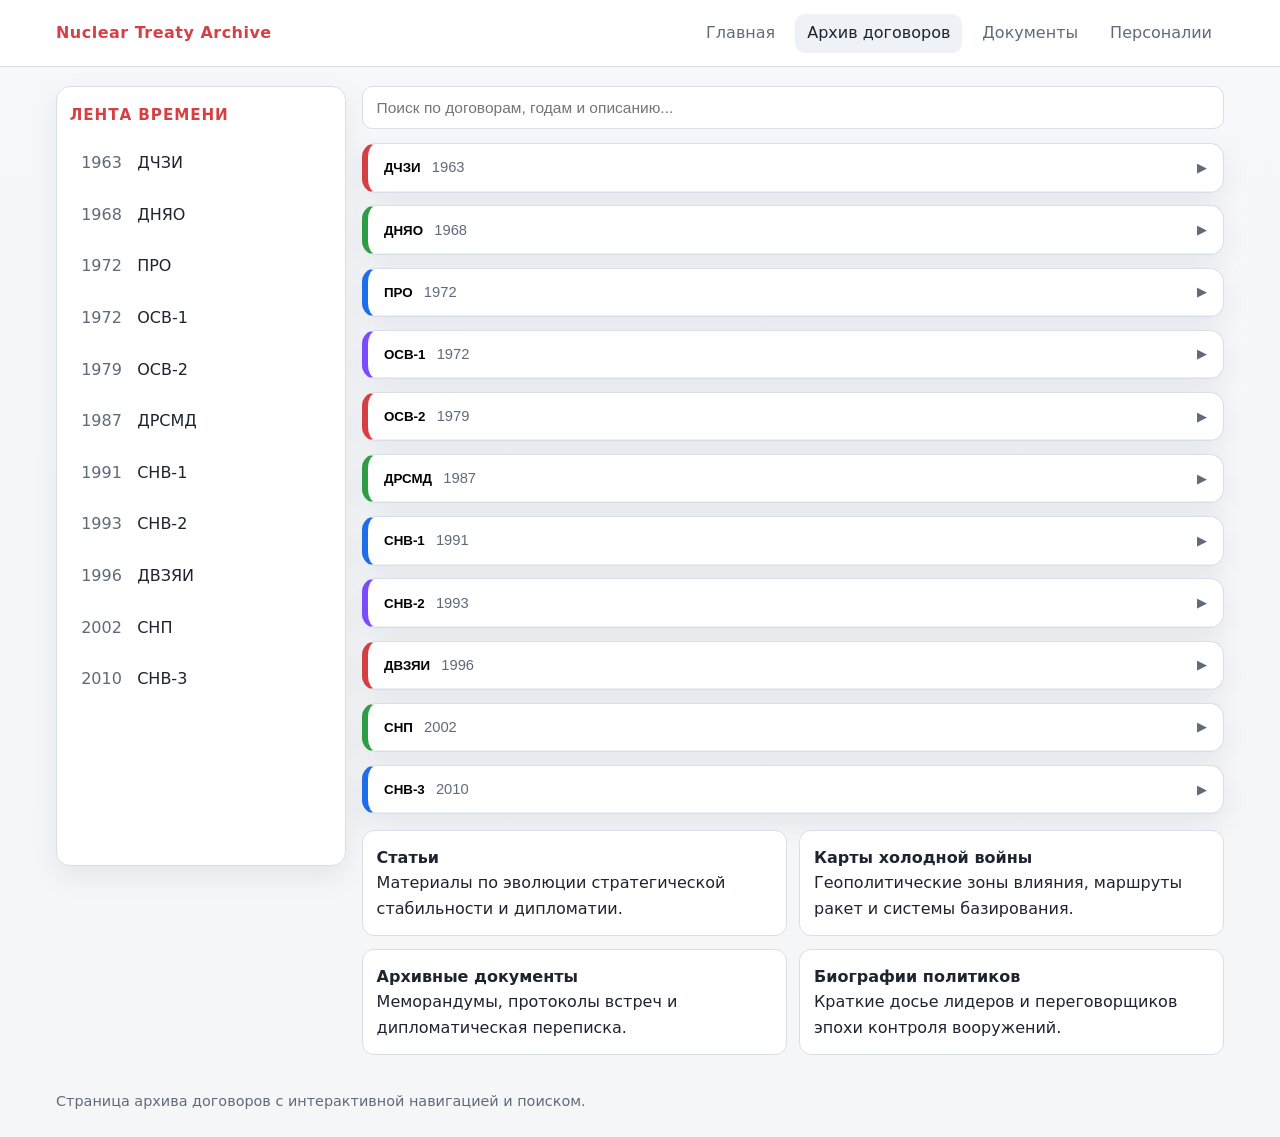
==== archive.html @ d3dc43e5 "Обновить структуру ссылок и контент многостраничного архива" ====
<!DOCTYPE html>
<html lang="ru">
<head>
  <meta charset="UTF-8" />
  <meta name="viewport" content="width=device-width, initial-scale=1.0" />
  <title>Архив ядерных договоров — Лента</title>
  <link rel="stylesheet" href="assets/styles.css" />
</head>
<body>
  <header class="site-header">
    <div class="header-inner">
      <a class="brand" href="index.html">Nuclear Treaty Archive</a>
      <nav class="top-nav" aria-label="Основная навигация">
        <a href="index.html">Главная</a>
        <a class="active" href="archive.html">Архив договоров</a>
        <a href="documents.html">Документы</a>
        <a href="people.html">Персоналии</a>
      </nav>
    </div>
  </header>

  <main class="container layout-archive">
    <aside class="timeline-pane" aria-label="Лента времени">
      <h1 class="timeline-title">Лента времени</h1>
      <nav>
        <ul class="timeline">
          <li><a href="#t1963"><span class="year">1963</span><span>ДЧЗИ</span></a></li>
          <li><a href="#t1968"><span class="year">1968</span><span>ДНЯО</span></a></li>
          <li><a href="#t1972-abm"><span class="year">1972</span><span>ПРО</span></a></li>
          <li><a href="#t1972-salt1"><span class="year">1972</span><span>ОСВ-1</span></a></li>
          <li><a href="#t1979"><span class="year">1979</span><span>ОСВ-2</span></a></li>
          <li><a href="#t1987"><span class="year">1987</span><span>ДРСМД</span></a></li>
          <li><a href="#t1991"><span class="year">1991</span><span>СНВ-1</span></a></li>
          <li><a href="#t1993"><span class="year">1993</span><span>СНВ-2</span></a></li>
          <li><a href="#t1996"><span class="year">1996</span><span>ДВЗЯИ</span></a></li>
          <li><a href="#t2002"><span class="year">2002</span><span>СНП</span></a></li>
          <li><a href="#t2010"><span class="year">2010</span><span>СНВ-3</span></a></li>
        </ul>
      </nav>
    </aside>

    <section>
      <div class="search-wrap" aria-label="Поиск по архиву">
        <input id="searchInput" type="search" placeholder="Поиск по договорам, годам и описанию..." />
      </div>

      <section class="accordion" id="archive" aria-label="Архив договоров">
        <article class="treaty-card" id="t1963" data-color="red" data-search="1963 дчзи договор о запрещении испытаний">
          <button class="accordion-toggle" aria-expanded="false"><span class="meta"><strong>ДЧЗИ</strong><span class="year">1963</span></span><span class="arrow">▶</span></button>
          <div class="accordion-content"><div class="content-inner">После переговоров между <a href="people.html#kennedy" class="person">Джоном Кеннеди</a> и <a href="people.html#khrushchev" class="person">Никитой Хрущёвым</a> был подписан договор о запрещении испытаний ядерного оружия в атмосфере, космосе и под водой. Полный текст: <a href="documents.html" class="treaty-text">ДЧЗИ</a>. Историческое значение: <a href="documents.html" class="treaty-history">снижение глобальной эскалации</a>.</div></div>
        </article>

        <article class="treaty-card" id="t1968" data-color="green" data-search="1968 дняо нераспространение ядерного оружия">
          <button class="accordion-toggle" aria-expanded="false"><span class="meta"><strong>ДНЯО</strong><span class="year">1968</span></span><span class="arrow">▶</span></button>
          <div class="accordion-content"><div class="content-inner">Договор о нераспространении закрепил международную архитектуру контроля. В дискуссиях участвовали <a href="people.html" class="person">Андрей Громыко</a> и <a href="people.html" class="person">Уильям Фостер</a>. Полный текст: <a href="documents.html" class="treaty-text">ДНЯО</a>. Контекст: <a href="documents.html" class="treaty-history">период разрядки</a>.</div></div>
        </article>

        <article class="treaty-card" id="t1972-abm" data-color="blue" data-search="1972 про противоракетной обороне">
          <button class="accordion-toggle" aria-expanded="false"><span class="meta"><strong>ПРО</strong><span class="year">1972</span></span><span class="arrow">▶</span></button>
          <div class="accordion-content"><div class="content-inner">Соглашение по ПРО ограничивало национальные системы противоракетной обороны. Подписали <a href="people.html" class="person">Ричард Никсон</a> и <a href="people.html" class="person">Леонид Брежнев</a>. Полный текст: <a href="documents.html" class="treaty-text">Договор по ПРО</a>. История: <a href="documents.html" class="treaty-history">московские переговоры 1972 года</a>.</div></div>
        </article>

        <article class="treaty-card" id="t1972-salt1" data-color="purple" data-search="1972 осв-1 ограничение стратегических вооружений">
          <button class="accordion-toggle" aria-expanded="false"><span class="meta"><strong>ОСВ-1</strong><span class="year">1972</span></span><span class="arrow">▶</span></button>
          <div class="accordion-content"><div class="content-inner">ОСВ-1 стал первым масштабным шагом к ограничению стратегических наступательных вооружений. Ключевые фигуры: <a href="people.html" class="person">Генри Киссинджер</a> и <a href="people.html" class="person">Анатолий Добрынин</a>. Полный текст: <a href="documents.html" class="treaty-text">Временное соглашение ОСВ-1</a>. Историческое упоминание: <a href="documents.html" class="treaty-history">начало стратегического диалога</a>.</div></div>
        </article>

        <article class="treaty-card" id="t1979" data-color="red" data-search="1979 осв-2 вена">
          <button class="accordion-toggle" aria-expanded="false"><span class="meta"><strong>ОСВ-2</strong><span class="year">1979</span></span><span class="arrow">▶</span></button>
          <div class="accordion-content"><div class="content-inner">ОСВ-2 зафиксировал количественные лимиты на носители и боезаряды. Подписанты: <a href="people.html" class="person">Джимми Картер</a> и <a href="people.html" class="person">Леонид Брежнев</a>. Полный текст: <a href="documents.html" class="treaty-text">ОСВ-2</a>. История: <a href="documents.html" class="treaty-history">Венский саммит</a>.</div></div>
        </article>

        <article class="treaty-card" id="t1987" data-color="green" data-search="1987 дрсмд ракеты средней и меньшей дальности">
          <button class="accordion-toggle" aria-expanded="false"><span class="meta"><strong>ДРСМД</strong><span class="year">1987</span></span><span class="arrow">▶</span></button>
          <div class="accordion-content"><div class="content-inner">ДРСМД впервые полностью ликвидировал целый класс ракет. Центральные фигуры: <a href="people.html#reagan" class="person">Рональд Рейган</a> и <a href="people.html#gorbachev" class="person">Михаил Горбачёв</a>. Полный текст: <a href="documents.html" class="treaty-text">ДРСМД</a>. Исторический контекст: <a href="documents.html" class="treaty-history">поздняя разрядка</a>.</div></div>
        </article>

        <article class="treaty-card" id="t1991" data-color="blue" data-search="1991 снв-1 сокращение стратегических вооружений">
          <button class="accordion-toggle" aria-expanded="false"><span class="meta"><strong>СНВ-1</strong><span class="year">1991</span></span><span class="arrow">▶</span></button>
          <div class="accordion-content"><div class="content-inner">СНВ-1 ввёл детальные процедуры инспекций и проверки сокращений. Подписали <a href="people.html#bush-sr" class="person">Джордж Буш-старший</a> и <a href="people.html#gorbachev" class="person">Михаил Горбачёв</a>. Полный текст: <a href="documents.html" class="treaty-text">СНВ-1</a>. Историческое упоминание: <a href="documents.html" class="treaty-history">переходный период после холодной войны</a>.</div></div>
        </article>

        <article class="treaty-card" id="t1993" data-color="purple" data-search="1993 снв-2">
          <button class="accordion-toggle" aria-expanded="false"><span class="meta"><strong>СНВ-2</strong><span class="year">1993</span></span><span class="arrow">▶</span></button>
          <div class="accordion-content"><div class="content-inner">СНВ-2 продолжил сокращение стратегических наступательных систем. Центральные политики: <a href="people.html" class="person">Борис Ельцин</a> и <a href="people.html#bush-sr" class="person">Джордж Буш-старший</a>. Полный текст: <a href="documents.html" class="treaty-text">СНВ-2</a>. Исторический контекст: <a href="documents.html" class="treaty-history">сложная ратификация в 1990-е</a>.</div></div>
        </article>

        <article class="treaty-card" id="t1996" data-color="red" data-search="1996 двзяи всеобъемлющий запрет испытаний">
          <button class="accordion-toggle" aria-expanded="false"><span class="meta"><strong>ДВЗЯИ</strong><span class="year">1996</span></span><span class="arrow">▶</span></button>
          <div class="accordion-content"><div class="content-inner">ДВЗЯИ запретил ядерные испытания во всех средах и усилил режим международного мониторинга. Участники: <a href="people.html" class="person">Бутрос Бутрос-Гали</a> и <a href="people.html" class="person">делегации ООН</a>. Полный текст: <a href="documents.html" class="treaty-text">ДВЗЯИ</a>. История: <a href="documents.html" class="treaty-history">резолюция Генассамблеи</a>.</div></div>
        </article>

        <article class="treaty-card" id="t2002" data-color="green" data-search="2002 снп московский договор">
          <button class="accordion-toggle" aria-expanded="false"><span class="meta"><strong>СНП</strong><span class="year">2002</span></span><span class="arrow">▶</span></button>
          <div class="accordion-content"><div class="content-inner">СНП (Московский договор) зафиксировал новые уровни сокращения развёрнутых боезарядов. Подписан <a href="people.html" class="person">Владимиром Путиным</a> и <a href="people.html" class="person">Джорджем Бушем-младшим</a>. Полный текст: <a href="documents.html" class="treaty-text">СНП</a>. История: <a href="documents.html" class="treaty-history">новый этап отношений после 2001 года</a>.</div></div>
        </article>

        <article class="treaty-card" id="t2010" data-color="blue" data-search="2010 снв-3 прага">
          <button class="accordion-toggle" aria-expanded="false"><span class="meta"><strong>СНВ-3</strong><span class="year">2010</span></span><span class="arrow">▶</span></button>
          <div class="accordion-content"><div class="content-inner">СНВ-3 обновил систему ограничений и проверок стратегических вооружений XXI века. Подписанты: <a href="people.html#obama" class="person">Барак Обама</a> и <a href="people.html" class="person">Дмитрий Медведев</a>. Полный текст: <a href="documents.html" class="treaty-text">Новый СНВ</a>. История: <a href="documents.html" class="treaty-history">Пражский саммит</a>.</div></div>
        </article>
      </section>

      <section class="extras-grid" aria-label="Дополнительный контент">
        <article><strong>Статьи</strong><br />Материалы по эволюции стратегической стабильности и дипломатии.</article>
        <article><strong>Карты холодной войны</strong><br />Геополитические зоны влияния, маршруты ракет и системы базирования.</article>
        <article><strong>Архивные документы</strong><br />Меморандумы, протоколы встреч и дипломатическая переписка.</article>
        <article><strong>Биографии политиков</strong><br />Краткие досье лидеров и переговорщиков эпохи контроля вооружений.</article>
      </section>
    </section>
  </main>

  <footer>Страница архива договоров с интерактивной навигацией и поиском.</footer>
  <script src="assets/app.js"></script>
</body>
</html>
---- assets/styles.css ----
:root {
  --bg: #f4f6f8;
  --bg-soft: #ffffff;
  --surface: #ffffff;
  --text: #1d2430;
  --muted: #5f6b7b;
  --line: #d9dee7;
  --accent: #d64045;
  --accent-soft: #ffe9ea;
  --green: #2f9e44;
  --green-soft: #e8f7ec;
  --blue: #1f6feb;
  --blue-soft: #e9f1ff;
  --purple: #7c4dff;
  --purple-soft: #f0eaff;
  --card-shadow: 0 10px 30px rgba(19, 35, 64, 0.08);
  --radius: 14px;
  --transition: 0.3s ease;
}

* { box-sizing: border-box; }

html, body { margin: 0; padding: 0; }

body {
  font-family: "Inter", "Segoe UI", system-ui, -apple-system, sans-serif;
  background: linear-gradient(180deg, #f7f8fb 0%, var(--bg) 100%);
  color: var(--text);
  line-height: 1.6;
}

a { color: inherit; }

.site-header {
  position: sticky;
  top: 0;
  z-index: 10;
  background: rgba(255, 255, 255, 0.92);
  backdrop-filter: blur(8px);
  border-bottom: 1px solid var(--line);
}

.header-inner {
  max-width: 1200px;
  margin: 0 auto;
  padding: 0.85rem 1rem;
  display: flex;
  justify-content: space-between;
  align-items: center;
  gap: 1rem;
}

.brand {
  font-weight: 700;
  color: var(--accent);
  letter-spacing: 0.03em;
  text-decoration: none;
}

.top-nav {
  display: flex;
  gap: 0.5rem;
  flex-wrap: wrap;
}

.top-nav a {
  text-decoration: none;
  color: var(--muted);
  padding: 0.42rem 0.75rem;
  border-radius: 10px;
  transition: background-color var(--transition), color var(--transition);
}

.top-nav a.active,
.top-nav a:hover,
.top-nav a:focus-visible {
  color: var(--text);
  background: #eef2f7;
  outline: none;
}

.container {
  max-width: 1200px;
  margin: 0 auto;
  padding: 1.2rem 1rem 2.2rem;
}

.hero {
  display: grid;
  grid-template-columns: 1.2fr 1fr;
  gap: 1rem;
}

.panel {
  background: var(--surface);
  border: 1px solid var(--line);
  border-radius: var(--radius);
  box-shadow: var(--card-shadow);
  padding: 1.2rem;
}

.hero h1 { margin: 0 0 0.6rem; font-size: clamp(1.5rem, 2.5vw, 2.3rem); }
.hero p { margin: 0; color: var(--muted); }

.quick-links {
  display: grid;
  gap: 0.65rem;
  margin-top: 0.9rem;
}

.quick-links a {
  text-decoration: none;
  display: inline-flex;
  align-items: center;
  justify-content: space-between;
  border: 1px solid var(--line);
  border-radius: 10px;
  padding: 0.6rem 0.75rem;
  transition: transform var(--transition), border-color var(--transition);
}

.quick-links a:hover { transform: translateX(3px); border-color: #c3cedd; }

.stats { display: grid; gap: 0.7rem; }
.stats .item {
  border-radius: 10px;
  padding: 0.75rem;
  border: 1px solid var(--line);
  background: #fbfcfe;
}

.layout-archive {
  display: grid;
  grid-template-columns: 290px 1fr;
  gap: 1rem;
}

aside.timeline-pane {
  background: var(--surface);
  border: 1px solid var(--line);
  border-radius: var(--radius);
  box-shadow: var(--card-shadow);
  padding: 1rem 0.8rem;
  max-height: calc(100vh - 120px);
  overflow-y: auto;
  position: sticky;
  top: 76px;
}

.timeline-title {
  margin: 0 0 0.8rem;
  color: var(--accent);
  font-size: 0.95rem;
  text-transform: uppercase;
  letter-spacing: 0.06em;
}

.timeline { list-style: none; margin: 0; padding: 0; display: grid; gap: 0.4rem; }
.timeline a {
  text-decoration: none;
  display: flex;
  gap: 0.5rem;
  padding: 0.55rem 0.65rem;
  border-radius: 10px;
  border: 1px solid transparent;
  transition: transform var(--transition), background-color var(--transition), border-color var(--transition);
}
.timeline a .year { color: var(--muted); min-width: 3rem; }
.timeline a:hover,
.timeline a:focus-visible {
  background: #f2f5fa;
  border-color: #d4dce8;
  transform: translateX(3px);
  outline: none;
}

.search-wrap { margin-bottom: 0.9rem; }
.search-wrap input {
  width: 100%;
  border: 1px solid var(--line);
  border-radius: 10px;
  padding: 0.7rem 0.85rem;
  font-size: 0.97rem;
}
.search-wrap input:focus { outline: none; border-color: #b7c4d9; }

.accordion { display: grid; gap: 0.8rem; }
.treaty-card {
  background: var(--surface);
  border-radius: var(--radius);
  border: 1px solid var(--line);
  border-left: 6px solid var(--accent);
  box-shadow: var(--card-shadow);
  overflow: hidden;
  transition: transform var(--transition), box-shadow var(--transition);
}

.treaty-card:hover { transform: translateY(-2px); }
.treaty-card[data-color="green"] { border-left-color: var(--green); }
.treaty-card[data-color="blue"] { border-left-color: var(--blue); }
.treaty-card[data-color="purple"] { border-left-color: var(--purple); }

.accordion-toggle {
  background: transparent;
  border: none;
  width: 100%;
  text-align: left;
  padding: 0.95rem 1rem;
  display: flex;
  justify-content: space-between;
  align-items: center;
  cursor: pointer;
}

.meta { display: flex; gap: 0.7rem; align-items: baseline; }
.meta .year { color: var(--muted); font-size: 0.92rem; }
.arrow { color: var(--muted); transition: transform var(--transition), color var(--transition); }
.treaty-card.active .arrow { transform: rotate(90deg); color: var(--accent); }

.accordion-content {
  max-height: 0;
  overflow: hidden;
  border-top: 1px solid #edf1f6;
  transition: max-height 0.35s ease;
}
.content-inner { padding: 0.9rem 1rem 1rem; color: #2a3442; }

.person { color: #ba8b00; }
.treaty-text { color: var(--green); }
.treaty-history { color: var(--blue); }
.person, .treaty-text, .treaty-history {
  font-weight: 600;
  text-decoration: underline;
  text-underline-offset: 2px;
}

.extras-grid {
  margin-top: 1rem;
  display: grid;
  grid-template-columns: repeat(2, minmax(0, 1fr));
  gap: 0.8rem;
}
.extras-grid article { background: var(--surface); border: 1px solid var(--line); border-radius: 12px; padding: 0.85rem; }

section.block-spaced { margin-top: 1rem; }
.cards-3 { display: grid; grid-template-columns: repeat(3, minmax(0, 1fr)); gap: 0.8rem; }
.hidden { display: none; }

footer {
  max-width: 1200px;
  margin: 0 auto;
  padding: 0 1rem 1.5rem;
  color: var(--muted);
  font-size: 0.9rem;
}

@media (max-width: 960px) {
  .hero, .cards-3, .extras-grid { grid-template-columns: 1fr; }
  .layout-archive { grid-template-columns: 1fr; }
  aside.timeline-pane { position: relative; top: 0; max-height: 240px; }
}


.content-inner a { text-decoration-thickness: 1.5px; }
.content-inner a:hover { opacity: 0.8; }
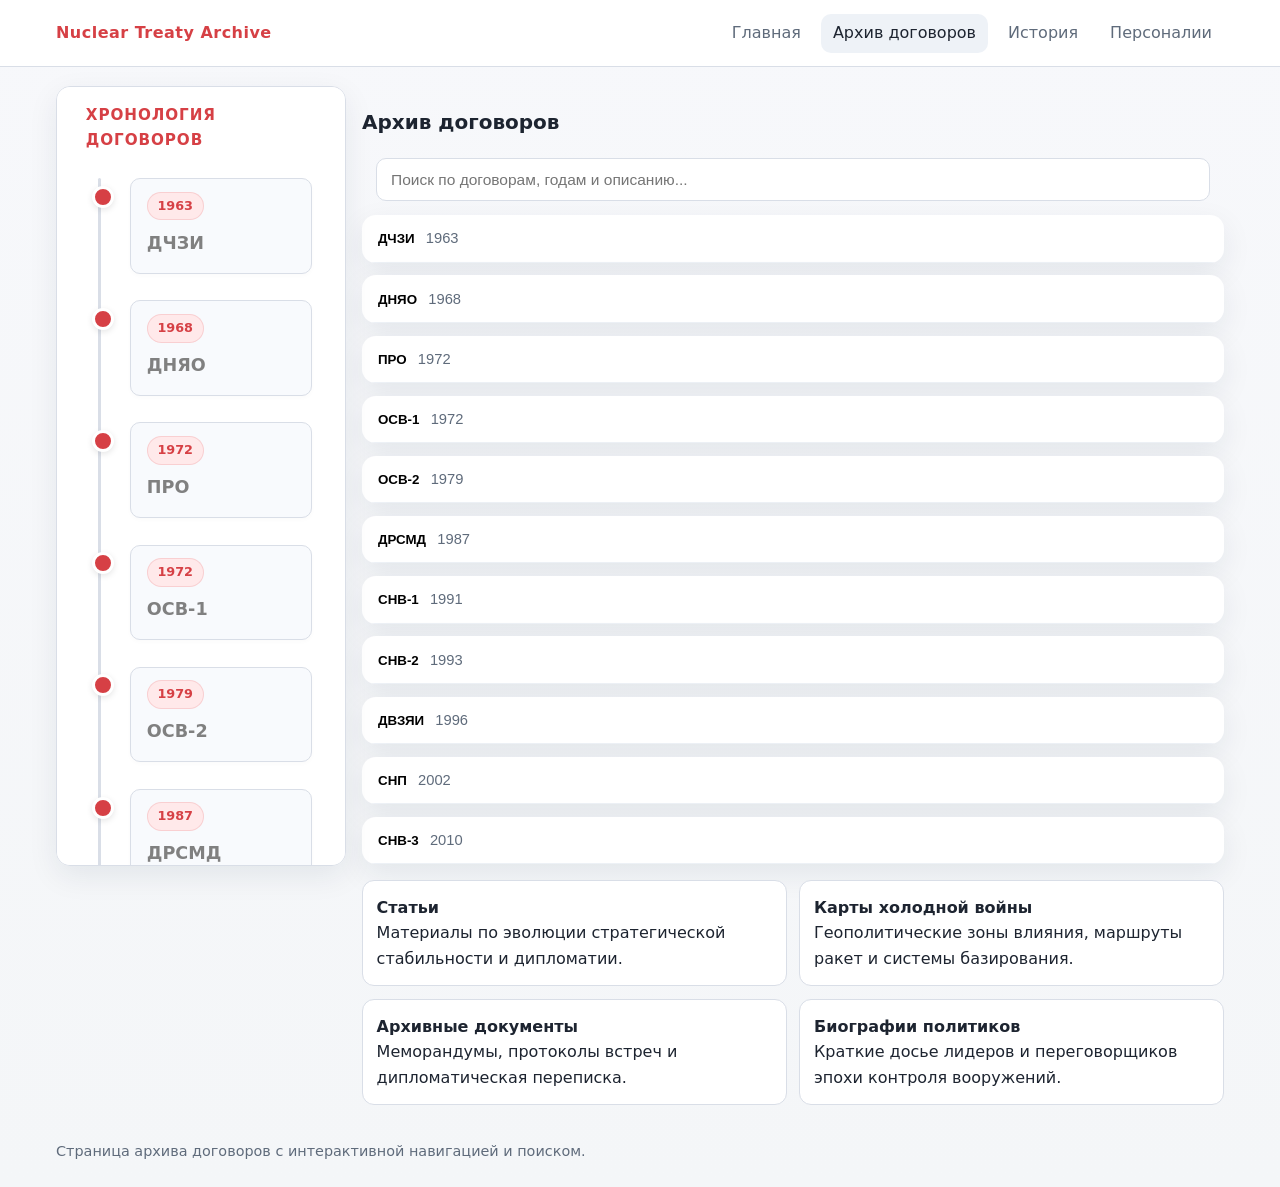
==== commit 63af4d69: "modified:   archive.html 	modified:   assets/styles.css 	modified:   documents.html 	modified:   ind" ====
--- a/archive.html
+++ b/archive.html
@@ -4,7 +4,153 @@
   <meta charset="UTF-8" />
   <meta name="viewport" content="width=device-width, initial-scale=1.0" />
   <title>Архив ядерных договоров — Лента</title>
+
+  <!-- Basic Icons -->
+  <link href="https://cdn.boxicons.com/3.0.8/fonts/basic/boxicons.min.css" rel="stylesheet">
+  <!-- Filled Icons -->
+  <link href="https://cdn.boxicons.com/3.0.8/fonts/filled/boxicons-filled.min.css" rel="stylesheet">
+  <!-- Brand Icons -->
+  <link href="https://cdn.boxicons.com/3.0.8/fonts/brands/boxicons-brands.min.css" rel="stylesheet">
   <link rel="stylesheet" href="assets/styles.css" />
+  <style>
+    /* === Стили для ленты времени (адаптация примера с CodePen) === */
+    .timeline-pane {
+      background: var(--surface);
+      border: 1px solid var(--line);
+      border-radius: var(--radius);
+      box-shadow: var(--card-shadow);
+      padding: 1rem 0.5rem;
+      max-height: calc(100vh - 120px);
+      overflow-y: auto;
+      position: sticky;
+      top: 76px;
+    }
+
+    .timeline-title {
+      margin: 0 0 1rem 0;
+      color: var(--accent);
+      font-size: 0.95rem;
+      text-transform: uppercase;
+      letter-spacing: 0.06em;
+      padding-left: 1rem;
+    }
+
+    /* вертикальная линия */
+    .timeline {
+      position: relative;
+      max-width: 100%;
+      margin: 0;
+    }
+
+    .timeline::after {
+      content: '';
+      position: absolute;
+      width: 3px;
+      background: var(--line);
+      top: 10px;
+      bottom: 10px;
+      left: 30px;
+      margin-left: -1.5px;
+      border-radius: 2px;
+    }
+
+    /* контейнер для каждого события */
+    .timeline-container {
+      padding: 10px 20px 10px 60px;
+      position: relative;
+      background: transparent;
+      width: 100%;
+    }
+
+    /* кружок-маркер на линии */
+    .timeline-container::after {
+      content: '';
+      position: absolute;
+      width: 16px;
+      height: 16px;
+      left: 22px;
+      top: 18px;
+      background: var(--accent);
+      border: 3px solid var(--surface);
+      border-radius: 50%;
+      z-index: 1;
+      transition: background 0.2s, transform 0.2s;
+      box-shadow: 0 2px 6px rgba(0,0,0,0.1);
+    }
+
+    .timeline-container:hover::after {
+      background: var(--text);
+      transform: scale(1.2);
+    }
+
+    /* карточка события */
+    .timeline-content {
+      padding: 0.8rem 1rem;
+      background: #f8fafd;
+      border: 1px solid var(--line);
+      border-radius: 10px;
+      transition: transform 0.2s, box-shadow 0.2s;
+      box-shadow: 0 2px 5px rgba(0,0,0,0.02);
+    }
+
+    .timeline-content h3 {
+      margin: 0 0 0.2rem 0;
+      font-size: 1.1rem;
+      font-weight: 700;
+      color: var(--text);
+    }
+
+    .timeline-content h3 a {
+      text-decoration: none;
+      color: inherit;
+    }
+
+    .timeline-content .year {
+      display: inline-block;
+      font-weight: 600;
+      color: var(--accent);
+      background: var(--accent-soft);
+      padding: 0.2rem 0.6rem;
+      border-radius: 20px;
+      font-size: 0.8rem;
+      margin-bottom: 0.5rem;
+      border: 1px solid rgba(214, 64, 69, 0.15);
+    }
+
+    .timeline-content p {
+      margin: 0;
+      font-size: 0.9rem;
+      color: var(--muted);
+      line-height: 1.5;
+    }
+
+    /* убираем стандартные стили для списка */
+    .timeline ul, .timeline li {
+      all: unset;
+      display: block;
+    }
+
+    /* адаптация для мобильных (левая колонка перестаёт быть sticky) */
+    @media (max-width: 960px) {
+      .timeline-pane {
+        position: relative;
+        top: 0;
+        max-height: 340px;
+        margin-bottom: 1rem;
+      }
+      .timeline::after {
+        left: 30px;
+      }
+      .timeline-container {
+        padding-left: 60px;
+      }
+    }
+
+    /* дополнительно: плавный скролл к якорям */
+    html {
+      scroll-behavior: smooth;
+    }
+  </style>
 </head>
 <body>
   <header class="site-header">
@@ -13,7 +159,7 @@
       <nav class="top-nav" aria-label="Основная навигация">
         <a href="index.html">Главная</a>
         <a class="active" href="archive.html">Архив договоров</a>
-        <a href="documents.html">Документы</a>
+        <a href="documents.html">История</a>
         <a href="people.html">Персоналии</a>
       </nav>
     </div>
@@ -21,84 +167,186 @@
 
   <main class="container layout-archive">
     <aside class="timeline-pane" aria-label="Лента времени">
-      <h1 class="timeline-title">Лента времени</h1>
-      <nav>
-        <ul class="timeline">
-          <li><a href="#t1963"><span class="year">1963</span><span>ДЧЗИ</span></a></li>
-          <li><a href="#t1968"><span class="year">1968</span><span>ДНЯО</span></a></li>
-          <li><a href="#t1972-abm"><span class="year">1972</span><span>ПРО</span></a></li>
-          <li><a href="#t1972-salt1"><span class="year">1972</span><span>ОСВ-1</span></a></li>
-          <li><a href="#t1979"><span class="year">1979</span><span>ОСВ-2</span></a></li>
-          <li><a href="#t1987"><span class="year">1987</span><span>ДРСМД</span></a></li>
-          <li><a href="#t1991"><span class="year">1991</span><span>СНВ-1</span></a></li>
-          <li><a href="#t1993"><span class="year">1993</span><span>СНВ-2</span></a></li>
-          <li><a href="#t1996"><span class="year">1996</span><span>ДВЗЯИ</span></a></li>
-          <li><a href="#t2002"><span class="year">2002</span><span>СНП</span></a></li>
-          <li><a href="#t2010"><span class="year">2010</span><span>СНВ-3</span></a></li>
-        </ul>
-      </nav>
+      <h1 class="timeline-title">Хронология договоров</h1>
+      <div class="timeline">
+
+        <div class="timeline-container">
+          <div class="timeline-content">
+            <span class="year">1963</span>
+            <h3 style="color: gray">ДЧЗИ</h3>
+            <!-- <p>Запрет ядерных испытаний в атмосфере, космосе и под водой. Подписан Кеннеди и Хрущёвым.</p> -->
+          </div>
+        </div>
+    
+        <div class="timeline-container">
+          <div class="timeline-content">
+            <span class="year">1968</span>
+            <h3 style="color: gray">ДНЯО</h3>
+            <!-- <p>Договор о нераспространении ядерного оружия — основа режима нераспространения.</p> -->
+          </div>
+        </div>
+  
+        <div class="timeline-container">
+          <div class="timeline-content">
+            <span class="year">1972</span>
+            <h3 style="color: gray">ПРО</h3>
+            <!-- <p>Ограничение систем противоракетной обороны. Подписан Брежневым и Никсоном.</p> -->
+          </div>
+        </div>
+      
+        <div class="timeline-container">
+          <div class="timeline-content">
+            <span class="year">1972</span>
+            <h3 style="color: gray">ОСВ-1</h3>
+            <!-- <p>Первое соглашение об ограничении стратегических вооружений.</p> -->
+          </div>
+        </div>
+      
+        <div class="timeline-container">
+          <div class="timeline-content">
+            <span class="year">1979</span>
+            <h3 style="color: gray">ОСВ-2</h3>
+            <!-- <p>Количественные лимиты на носители и боезаряды. Подписан в Вене.</p> -->
+          </div>
+        </div>
+      
+        <div class="timeline-container">
+          <div class="timeline-content">
+            <span class="year">1987</span>
+            <h3 style="color: gray">ДРСМД</h3>
+            <!-- <p>Ликвидация ракет средней и меньшей дальности. Рейган и Горбачёв.</p> -->
+          </div>
+        </div>
+      
+        <div class="timeline-container">
+          <div class="timeline-content">
+            <span class="year">1991</span>
+            <h3 style="color: gray">СНВ-1</h3>
+            <!-- <p>Первое масштабное сокращение СНВ с инспекциями. Буш-ст. и Горбачёв.</p> -->
+          </div>
+        </div>
+      
+        <div class="timeline-container">
+          <div class="timeline-content">
+            <span class="year">1993</span>
+            <h3 style="color: gray">СНВ-2</h3>
+            <!-- <p>Дальнейшее сокращение. Подписан Ельциным и Бушем-ст.</p> -->
+          </div>
+        </div>
+      
+        <div class="timeline-container">
+          <div class="timeline-content">
+            <span class="year">1996</span>
+            <h3 style="color: gray">ДВЗЯИ</h3>
+            <!-- <p>Всеобъемлющий запрет ядерных испытаний, создание системы мониторинга.</p> -->
+          </div>
+        </div>
+  
+        <div class="timeline-container">
+          <div class="timeline-content">
+            <span class="year">2002</span>
+            <h3 style="color: gray">СНП</h3>
+            <!-- <p>Московский договор о сокращении стратегических наступательных потенциалов.</p> -->
+          </div>
+        </div>
+      
+        <div class="timeline-container">
+          <div class="timeline-content">
+            <span class="year">2010</span>
+            <h3 style="color: gray">СНВ-3</h3>
+            <!-- <p>Новый договор о сокращении СНВ. Подписан в Праге Обамой и Медведевым.</p> -->
+          </div>
+        </div>
+      </div>
     </aside>
 
+    <!-- Правая колонка (без изменений, кроме ссылок на персоналии) -->
     <section>
+      <h3 style="font-size: 20px;">Архив договоров</h3>
       <div class="search-wrap" aria-label="Поиск по архиву">
         <input id="searchInput" type="search" placeholder="Поиск по договорам, годам и описанию..." />
       </div>
 
       <section class="accordion" id="archive" aria-label="Архив договоров">
-        <article class="treaty-card" id="t1963" data-color="red" data-search="1963 дчзи договор о запрещении испытаний">
-          <button class="accordion-toggle" aria-expanded="false"><span class="meta"><strong>ДЧЗИ</strong><span class="year">1963</span></span><span class="arrow">▶</span></button>
-          <div class="accordion-content"><div class="content-inner">После переговоров между <a href="people.html#kennedy" class="person">Джоном Кеннеди</a> и <a href="people.html#khrushchev" class="person">Никитой Хрущёвым</a> был подписан договор о запрещении испытаний ядерного оружия в атмосфере, космосе и под водой. Полный текст: <a href="documents.html" class="treaty-text">ДЧЗИ</a>. Историческое значение: <a href="documents.html" class="treaty-history">снижение глобальной эскалации</a>.</div></div>
-        </article>
-
-        <article class="treaty-card" id="t1968" data-color="green" data-search="1968 дняо нераспространение ядерного оружия">
-          <button class="accordion-toggle" aria-expanded="false"><span class="meta"><strong>ДНЯО</strong><span class="year">1968</span></span><span class="arrow">▶</span></button>
-          <div class="accordion-content"><div class="content-inner">Договор о нераспространении закрепил международную архитектуру контроля. В дискуссиях участвовали <a href="people.html" class="person">Андрей Громыко</a> и <a href="people.html" class="person">Уильям Фостер</a>. Полный текст: <a href="documents.html" class="treaty-text">ДНЯО</a>. Контекст: <a href="documents.html" class="treaty-history">период разрядки</a>.</div></div>
-        </article>
-
-        <article class="treaty-card" id="t1972-abm" data-color="blue" data-search="1972 про противоракетной обороне">
-          <button class="accordion-toggle" aria-expanded="false"><span class="meta"><strong>ПРО</strong><span class="year">1972</span></span><span class="arrow">▶</span></button>
-          <div class="accordion-content"><div class="content-inner">Соглашение по ПРО ограничивало национальные системы противоракетной обороны. Подписали <a href="people.html" class="person">Ричард Никсон</a> и <a href="people.html" class="person">Леонид Брежнев</a>. Полный текст: <a href="documents.html" class="treaty-text">Договор по ПРО</a>. История: <a href="documents.html" class="treaty-history">московские переговоры 1972 года</a>.</div></div>
-        </article>
-
-        <article class="treaty-card" id="t1972-salt1" data-color="purple" data-search="1972 осв-1 ограничение стратегических вооружений">
-          <button class="accordion-toggle" aria-expanded="false"><span class="meta"><strong>ОСВ-1</strong><span class="year">1972</span></span><span class="arrow">▶</span></button>
-          <div class="accordion-content"><div class="content-inner">ОСВ-1 стал первым масштабным шагом к ограничению стратегических наступательных вооружений. Ключевые фигуры: <a href="people.html" class="person">Генри Киссинджер</a> и <a href="people.html" class="person">Анатолий Добрынин</a>. Полный текст: <a href="documents.html" class="treaty-text">Временное соглашение ОСВ-1</a>. Историческое упоминание: <a href="documents.html" class="treaty-history">начало стратегического диалога</a>.</div></div>
-        </article>
-
-        <article class="treaty-card" id="t1979" data-color="red" data-search="1979 осв-2 вена">
-          <button class="accordion-toggle" aria-expanded="false"><span class="meta"><strong>ОСВ-2</strong><span class="year">1979</span></span><span class="arrow">▶</span></button>
-          <div class="accordion-content"><div class="content-inner">ОСВ-2 зафиксировал количественные лимиты на носители и боезаряды. Подписанты: <a href="people.html" class="person">Джимми Картер</a> и <a href="people.html" class="person">Леонид Брежнев</a>. Полный текст: <a href="documents.html" class="treaty-text">ОСВ-2</a>. История: <a href="documents.html" class="treaty-history">Венский саммит</a>.</div></div>
-        </article>
-
-        <article class="treaty-card" id="t1987" data-color="green" data-search="1987 дрсмд ракеты средней и меньшей дальности">
-          <button class="accordion-toggle" aria-expanded="false"><span class="meta"><strong>ДРСМД</strong><span class="year">1987</span></span><span class="arrow">▶</span></button>
-          <div class="accordion-content"><div class="content-inner">ДРСМД впервые полностью ликвидировал целый класс ракет. Центральные фигуры: <a href="people.html#reagan" class="person">Рональд Рейган</a> и <a href="people.html#gorbachev" class="person">Михаил Горбачёв</a>. Полный текст: <a href="documents.html" class="treaty-text">ДРСМД</a>. Исторический контекст: <a href="documents.html" class="treaty-history">поздняя разрядка</a>.</div></div>
-        </article>
-
-        <article class="treaty-card" id="t1991" data-color="blue" data-search="1991 снв-1 сокращение стратегических вооружений">
-          <button class="accordion-toggle" aria-expanded="false"><span class="meta"><strong>СНВ-1</strong><span class="year">1991</span></span><span class="arrow">▶</span></button>
-          <div class="accordion-content"><div class="content-inner">СНВ-1 ввёл детальные процедуры инспекций и проверки сокращений. Подписали <a href="people.html#bush-sr" class="person">Джордж Буш-старший</a> и <a href="people.html#gorbachev" class="person">Михаил Горбачёв</a>. Полный текст: <a href="documents.html" class="treaty-text">СНВ-1</a>. Историческое упоминание: <a href="documents.html" class="treaty-history">переходный период после холодной войны</a>.</div></div>
-        </article>
-
-        <article class="treaty-card" id="t1993" data-color="purple" data-search="1993 снв-2">
-          <button class="accordion-toggle" aria-expanded="false"><span class="meta"><strong>СНВ-2</strong><span class="year">1993</span></span><span class="arrow">▶</span></button>
-          <div class="accordion-content"><div class="content-inner">СНВ-2 продолжил сокращение стратегических наступательных систем. Центральные политики: <a href="people.html" class="person">Борис Ельцин</a> и <a href="people.html#bush-sr" class="person">Джордж Буш-старший</a>. Полный текст: <a href="documents.html" class="treaty-text">СНВ-2</a>. Исторический контекст: <a href="documents.html" class="treaty-history">сложная ратификация в 1990-е</a>.</div></div>
-        </article>
-
-        <article class="treaty-card" id="t1996" data-color="red" data-search="1996 двзяи всеобъемлющий запрет испытаний">
-          <button class="accordion-toggle" aria-expanded="false"><span class="meta"><strong>ДВЗЯИ</strong><span class="year">1996</span></span><span class="arrow">▶</span></button>
-          <div class="accordion-content"><div class="content-inner">ДВЗЯИ запретил ядерные испытания во всех средах и усилил режим международного мониторинга. Участники: <a href="people.html" class="person">Бутрос Бутрос-Гали</a> и <a href="people.html" class="person">делегации ООН</a>. Полный текст: <a href="documents.html" class="treaty-text">ДВЗЯИ</a>. История: <a href="documents.html" class="treaty-history">резолюция Генассамблеи</a>.</div></div>
-        </article>
-
-        <article class="treaty-card" id="t2002" data-color="green" data-search="2002 снп московский договор">
-          <button class="accordion-toggle" aria-expanded="false"><span class="meta"><strong>СНП</strong><span class="year">2002</span></span><span class="arrow">▶</span></button>
-          <div class="accordion-content"><div class="content-inner">СНП (Московский договор) зафиксировал новые уровни сокращения развёрнутых боезарядов. Подписан <a href="people.html" class="person">Владимиром Путиным</a> и <a href="people.html" class="person">Джорджем Бушем-младшим</a>. Полный текст: <a href="documents.html" class="treaty-text">СНП</a>. История: <a href="documents.html" class="treaty-history">новый этап отношений после 2001 года</a>.</div></div>
-        </article>
-
-        <article class="treaty-card" id="t2010" data-color="blue" data-search="2010 снв-3 прага">
-          <button class="accordion-toggle" aria-expanded="false"><span class="meta"><strong>СНВ-3</strong><span class="year">2010</span></span><span class="arrow">▶</span></button>
-          <div class="accordion-content"><div class="content-inner">СНВ-3 обновил систему ограничений и проверок стратегических вооружений XXI века. Подписанты: <a href="people.html#obama" class="person">Барак Обама</a> и <a href="people.html" class="person">Дмитрий Медведев</a>. Полный текст: <a href="documents.html" class="treaty-text">Новый СНВ</a>. История: <a href="documents.html" class="treaty-history">Пражский саммит</a>.</div></div>
-        </article>
+        
+        <div class="treaty-container">
+          <!-- <p>Какой-то текст</p> -->
+          <article class="treaty-card" id="t1963" data-color="red" data-search="1963 дчзи договор о запрещении испытаний">
+            <button class="accordion-toggle" aria-expanded="false"><span class="meta"><strong>ДЧЗИ</strong><span class="year">1963</span></span><span class="arrow"><i class="bx bx-chevron-right-circle" style="color:#000000; font-size: 20px;"></i></span></button>
+            <div class="accordion-content"><div class="content-inner">После переговоров между <a href="people.html#" class="person">Джоном Кеннеди</a> и <a href="people.html#khrushchev" class="person">Никитой Хрущёвым</a> был подписан договор о запрещении испытаний ядерного оружия в атмосфере, космосе и под водой. Полный текст: <a href="documents.html" class="treaty-text">ДЧЗИ</a>. Историческое значение: <a href="documents.html" class="treaty-history">снижение глобальной эскалации</a>.</div></div>
+          </article>
+        </div>
+        
+        <div class="div treaty-container">
+          <article class="treaty-card" id="t1968" data-color="green" data-search="1968 дняо нераспространение ядерного оружия">
+            <button class="accordion-toggle" aria-expanded="false"><span class="meta"><strong>ДНЯО</strong><span class="year">1968</span></span><span class="arrow"><i class="bx bx-chevron-right-circle" style="color:#000000; font-size: 20px;"></i></span></button>
+            <div class="accordion-content"><div class="content-inner">Договор о нераспространении закрепил международную архитектуру контроля. В дискуссиях участвовали <a href="people.html" class="person">Андрей Громыко</a> и <a href="people.html" class="person">Уильям Фостер</a>. Полный текст: <a href="documents.html" class="treaty-text">ДНЯО</a>. Контекст: <a href="documents.html" class="treaty-history">период разрядки</a>.</div></div>
+          </article>
+        </div>
+
+        <div class="div treaty-container">
+          <article class="treaty-card" id="t1972-abm" data-color="blue" data-search="1972 про противоракетной обороне">
+            <button class="accordion-toggle" aria-expanded="false"><span class="meta"><strong>ПРО</strong><span class="year">1972</span></span><span class="arrow"><i class="bx bx-chevron-right-circle" style="color:#000000; font-size: 20px;"></i></span></button>
+            <div class="accordion-content"><div class="content-inner">Соглашение по ПРО ограничивало национальные системы противоракетной обороны. Подписали <a href="people.html" class="person">Ричард Никсон</a> и <a href="people.html" class="person">Леонид Брежнев</a>. Полный текст: <a href="documents.html" class="treaty-text">Договор по ПРО</a>. История: <a href="documents.html" class="treaty-history">московские переговоры 1972 года</a>.</div></div>
+          </article>
+        </div>
+
+        <div class="div treaty-container">
+          <article class="treaty-card" id="t1972-salt1" data-color="purple" data-search="1972 осв-1 ограничение стратегических вооружений">
+            <button class="accordion-toggle" aria-expanded="false"><span class="meta"><strong>ОСВ-1</strong><span class="year">1972</span></span><span class="arrow"><i class="bx bx-chevron-right-circle" style="color:#000000; font-size: 20px;"></i></span></button>
+            <div class="accordion-content"><div class="content-inner">ОСВ-1 стал первым масштабным шагом к ограничению стратегических наступательных вооружений. Ключевые фигуры: <a href="people.html" class="person">Генри Киссинджер</a> и <a href="people.html" class="person">Анатолий Добрынин</a>. Полный текст: <a href="documents.html" class="treaty-text">Временное соглашение ОСВ-1</a>. Историческое упоминание: <a href="documents.html" class="treaty-history">начало стратегического диалога</a>.</div></div>
+          </article>
+        </div>
+
+        <div class="div treaty-container">
+          <article class="treaty-card" id="t1979" data-color="red" data-search="1979 осв-2 вена">
+            <button class="accordion-toggle" aria-expanded="false"><span class="meta"><strong>ОСВ-2</strong><span class="year">1979</span></span><span class="arrow"><i class="bx bx-chevron-right-circle" style="color:#000000; font-size: 20px;"></i></span></button>
+            <div class="accordion-content"><div class="content-inner">ОСВ-2 зафиксировал количественные лимиты на носители и боезаряды. Подписанты: <a href="people.html" class="person">Джимми Картер</a> и <a href="people.html" class="person">Леонид Брежнев</a>. Полный текст: <a href="documents.html" class="treaty-text">ОСВ-2</a>. История: <a href="documents.html" class="treaty-history">Венский саммит</a>.</div></div>
+          </article>
+        </div>
+
+        <div class="div treaty-container">
+          <article class="treaty-card" id="t1987" data-color="green" data-search="1987 дрсмд ракеты средней и малой дальности">
+            <button class="accordion-toggle" aria-expanded="false"><span class="meta"><strong>ДРСМД</strong><span class="year">1987</span></span><span class="arrow"><i class="bx bx-chevron-right-circle" style="color:#000000; font-size: 20px;"></i></span></button>
+            <div class="accordion-content"><div class="content-inner">ДРСМД впервые полностью ликвидировал целый класс ракет. Центральные фигуры: <a href="people.html#reagan" class="person">Рональд Рейган</a> и <a href="people.html#gorbachev" class="person">Михаил Горбачёв</a>. Полный текст: <a href="documents.html" class="treaty-text">ДРСМД</a>. Исторический контекст: <a href="documents.html" class="treaty-history">поздняя разрядка</a>.</div></div>
+          </article>
+        </div>
+
+        <div class="div treaty-container">
+          <article class="treaty-card" id="t1991" data-color="blue" data-search="1991 снв-1 сокращение стратегических вооружений">
+            <button class="accordion-toggle" aria-expanded="false"><span class="meta"><strong>СНВ-1</strong><span class="year">1991</span></span><span class="arrow"><i class="bx bx-chevron-right-circle" style="color:#000000; font-size: 20px;"></i></span></button>
+            <div class="accordion-content"><div class="content-inner">СНВ-1 ввёл детальные процедуры инспекций и проверки сокращений. Подписали <a href="people.html#bush-sr" class="person">Джордж Буш-старший</a> и <a href="people.html#gorbachev" class="person">Михаил Горбачёв</a>. Полный текст: <a href="documents.html" class="treaty-text">СНВ-1</a>. Историческое упоминание: <a href="documents.html" class="treaty-history">переходный период после холодной войны</a>.</div></div>
+          </article>
+        </div>
+
+        <div class="div treaty-container">
+          <article class="treaty-card" id="t1993" data-color="purple" data-search="1993 снв-2">
+            <button class="accordion-toggle" aria-expanded="false"><span class="meta"><strong>СНВ-2</strong><span class="year">1993</span></span><span class="arrow"><i class="bx bx-chevron-right-circle" style="color:#000000; font-size: 20px;"></i></span></button>
+            <div class="accordion-content"><div class="content-inner">СНВ-2 продолжил сокращение стратегических наступательных систем. Центральные политики: <a href="people.html" class="person">Борис Ельцин</a> и <a href="people.html#bush-sr" class="person">Джордж Буш-старший</a>. Полный текст: <a href="documents.html" class="treaty-text">СНВ-2</a>. Исторический контекст: <a href="documents.html" class="treaty-history">сложная ратификация в 1990-е</a>.</div></div>
+          </article>
+        </div>
+
+        <div class="div treaty-container">
+          <article class="treaty-card" id="t1996" data-color="red" data-search="1996 двзяи всеобъемлющий запрет испытаний">
+            <button class="accordion-toggle" aria-expanded="false"><span class="meta"><strong>ДВЗЯИ</strong><span class="year">1996</span></span><span class="arrow"><i class="bx bx-chevron-right-circle" style="color:#000000; font-size: 20px;"></i></span></button>
+            <div class="accordion-content"><div class="content-inner">ДВЗЯИ запретил ядерные испытания во всех средах и усилил режим международного мониторинга. Участники: <a href="people.html" class="person">Бутрос Бутрос-Гали</a> и <a href="people.html" class="person">делегации ООН</a>. Полный текст: <a href="documents.html" class="treaty-text">ДВЗЯИ</a>. История: <a href="documents.html" class="treaty-history">резолюция Генассамблеи</a>.</div></div>
+          </article>
+        </div>
+
+        <div class="div treaty-container">
+          <article class="treaty-card" id="t2002" data-color="green" data-search="2002 снп московский договор">
+            <button class="accordion-toggle" aria-expanded="false"><span class="meta"><strong>СНП</strong><span class="year">2002</span></span><span class="arrow"><i class="bx bx-chevron-right-circle" style="color:#000000; font-size: 20px;"></i></span></button>
+            <div class="accordion-content"><div class="content-inner">СНП (Московский договор) зафиксировал новые уровни сокращения развёрнутых боезарядов. Подписан <a href="people.html" class="person">Владимиром Путиным</a> и <a href="people.html" class="person">Джорджем Бушем-младшим</a>. Полный текст: <a href="documents.html" class="treaty-text">СНП</a>. История: <a href="documents.html" class="treaty-history">новый этап отношений после 2001 года</a>.</div></div>
+          </article>
+        </div>
+
+        <div class="div treaty-container">
+          <article class="treaty-card" id="t2010" data-color="blue" data-search="2010 снв-3 прага">
+            <button class="accordion-toggle" aria-expanded="false"><span class="meta"><strong>СНВ-3</strong><span class="year">2010</span></span><span class="arrow"><i class="bx bx-chevron-right-circle" style="color:#000000; font-size: 20px;"></i></span></button>
+            <div class="accordion-content"><div class="content-inner">СНВ-3 обновил систему ограничений и проверок стратегических вооружений XXI века. Подписанты: <a href="people.html#obama" class="person">Барак Обама</a> и <a href="people.html" class="person">Дмитрий Медведев</a>. Полный текст: <a href="documents.html" class="treaty-text">Новый СНВ</a>. История: <a href="documents.html" class="treaty-history">Пражский саммит</a>.</div></div>
+          </article>
+        </div>
+
       </section>
 
       <section class="extras-grid" aria-label="Дополнительный контент">
@@ -113,4 +361,4 @@
   <footer>Страница архива договоров с интерактивной навигацией и поиском.</footer>
   <script src="assets/app.js"></script>
 </body>
-</html>
+</html>
--- a/assets/styles.css
+++ b/assets/styles.css
@@ -174,7 +174,7 @@
   outline: none;
 }
 
-.search-wrap { margin-bottom: 0.9rem; }
+.search-wrap { margin: 0.9rem; }
 .search-wrap input {
   width: 100%;
   border: 1px solid var(--line);
@@ -188,8 +188,6 @@
 .treaty-card {
   background: var(--surface);
   border-radius: var(--radius);
-  border: 1px solid var(--line);
-  border-left: 6px solid var(--accent);
   box-shadow: var(--card-shadow);
   overflow: hidden;
   transition: transform var(--transition), box-shadow var(--transition);
@@ -229,7 +227,7 @@
 .treaty-text { color: var(--green); }
 .treaty-history { color: var(--blue); }
 .person, .treaty-text, .treaty-history {
-  font-weight: 600;
+  font-weight: 500;
   text-decoration: underline;
   text-underline-offset: 2px;
 }
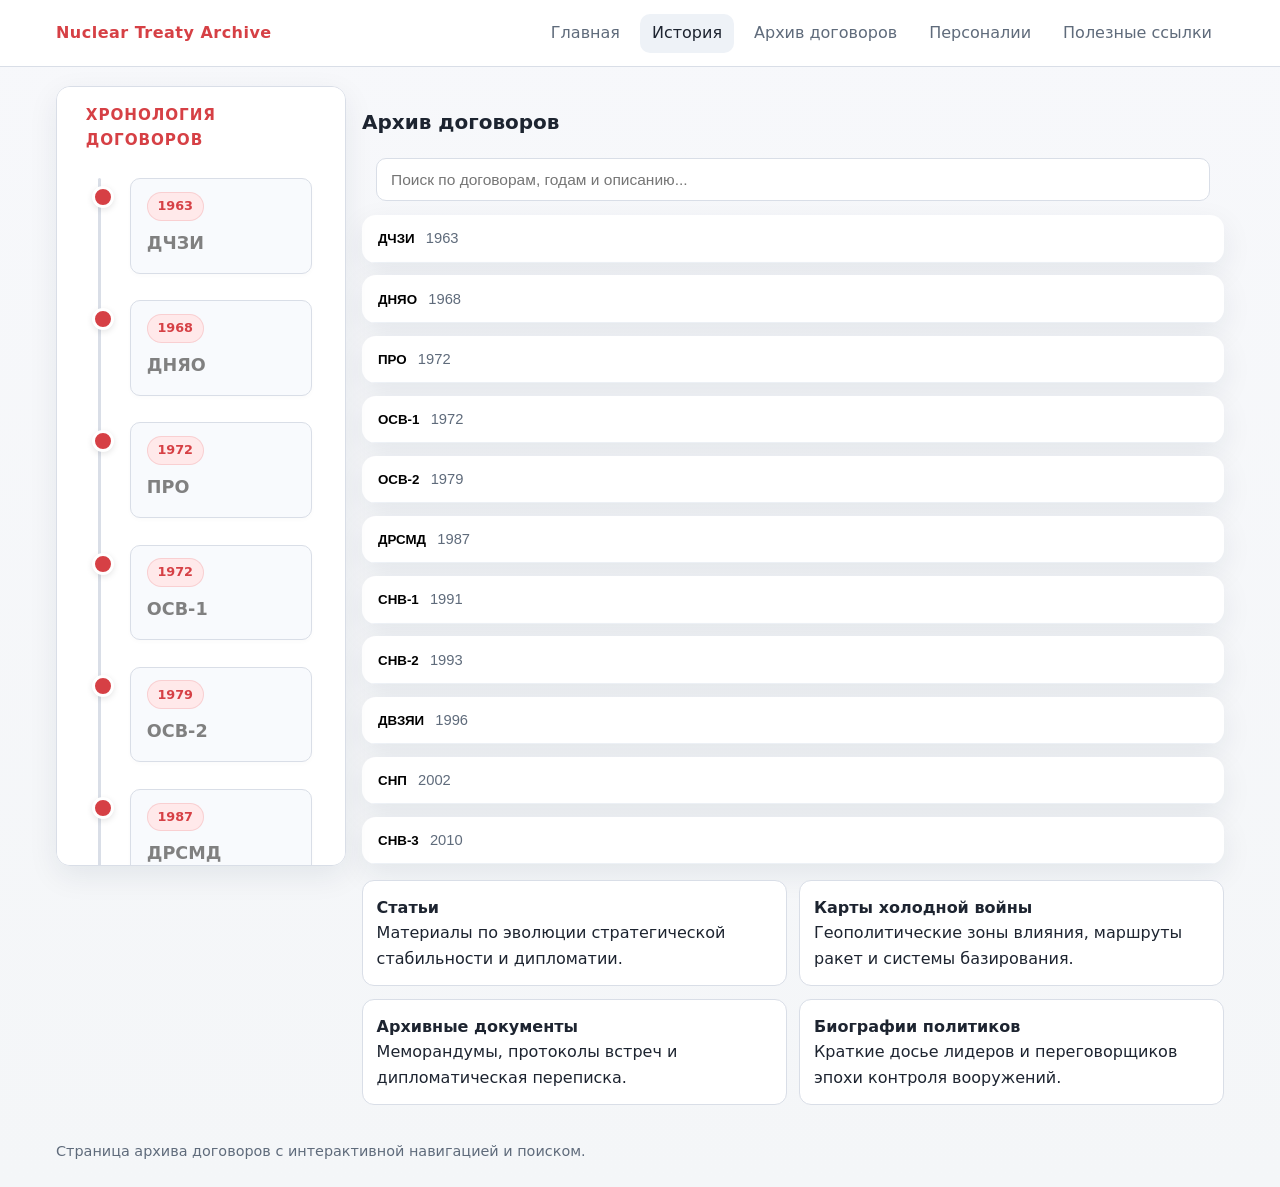
==== commit c3ccf737: "Update archive.html" ====
--- a/archive.html
+++ b/archive.html
@@ -158,9 +158,10 @@
       <a class="brand" href="index.html">Nuclear Treaty Archive</a>
       <nav class="top-nav" aria-label="Основная навигация">
         <a href="index.html">Главная</a>
-        <a class="active" href="archive.html">Архив договоров</a>
-        <a href="documents.html">История</a>
+        <a class="active" href="archive.html">История</a>
+        <a href="documents.html">Архив договоров</a>
         <a href="people.html">Персоналии</a>
+        <a href="links.html">Полезные ссылки</a>
       </nav>
     </div>
   </header>
@@ -361,4 +362,4 @@
   <footer>Страница архива договоров с интерактивной навигацией и поиском.</footer>
   <script src="assets/app.js"></script>
 </body>
-</html>+</html>
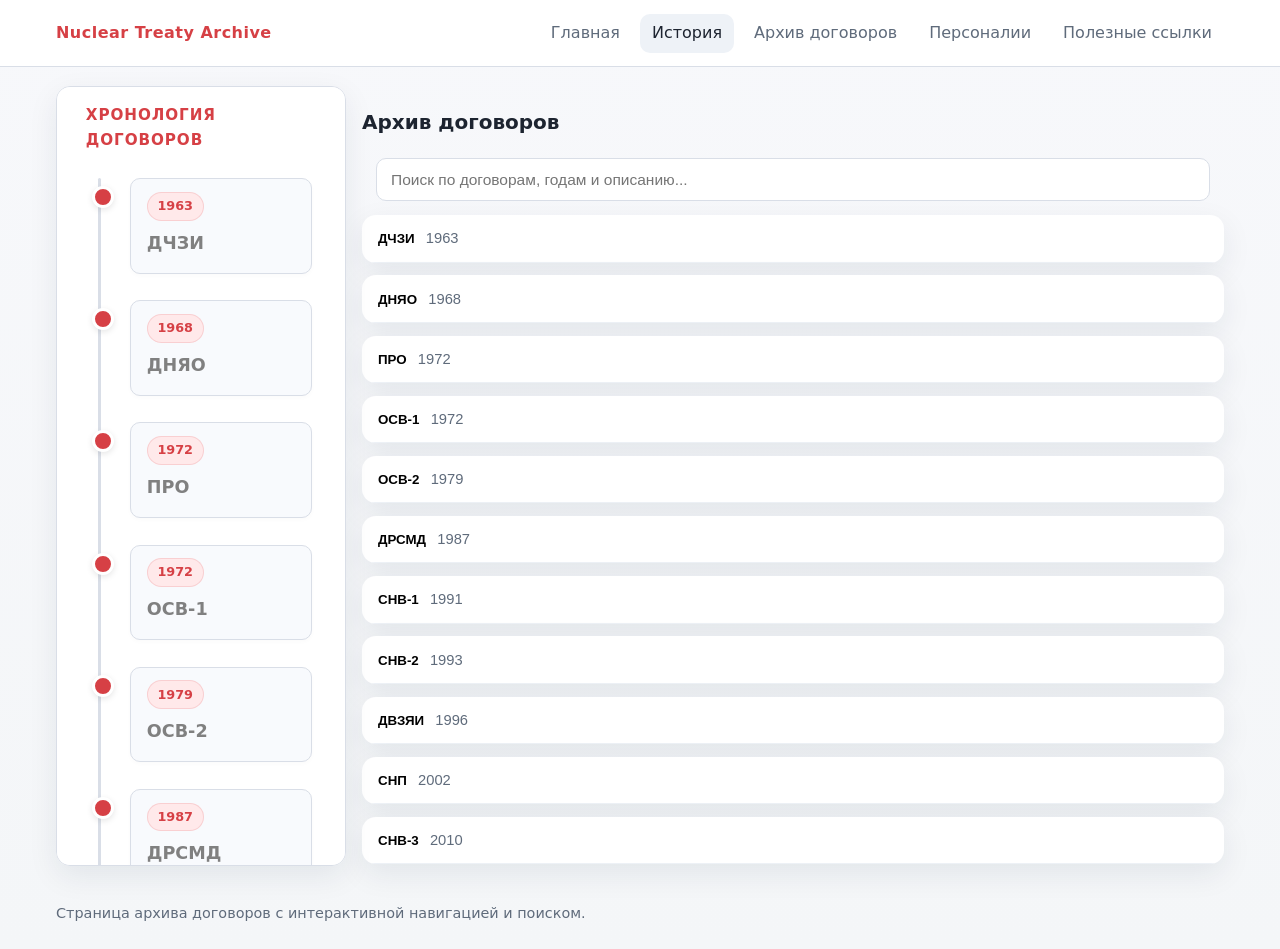
==== commit cd44e9f1: "Comment out extras-grid section in archive.html" ====
--- a/archive.html
+++ b/archive.html
@@ -350,13 +350,13 @@
 
       </section>
 
-      <section class="extras-grid" aria-label="Дополнительный контент">
+      <!-- <section class="extras-grid" aria-label="Дополнительный контент">
         <article><strong>Статьи</strong><br />Материалы по эволюции стратегической стабильности и дипломатии.</article>
         <article><strong>Карты холодной войны</strong><br />Геополитические зоны влияния, маршруты ракет и системы базирования.</article>
         <article><strong>Архивные документы</strong><br />Меморандумы, протоколы встреч и дипломатическая переписка.</article>
         <article><strong>Биографии политиков</strong><br />Краткие досье лидеров и переговорщиков эпохи контроля вооружений.</article>
       </section>
-    </section>
+    </section> -->
   </main>
 
   <footer>Страница архива договоров с интерактивной навигацией и поиском.</footer>
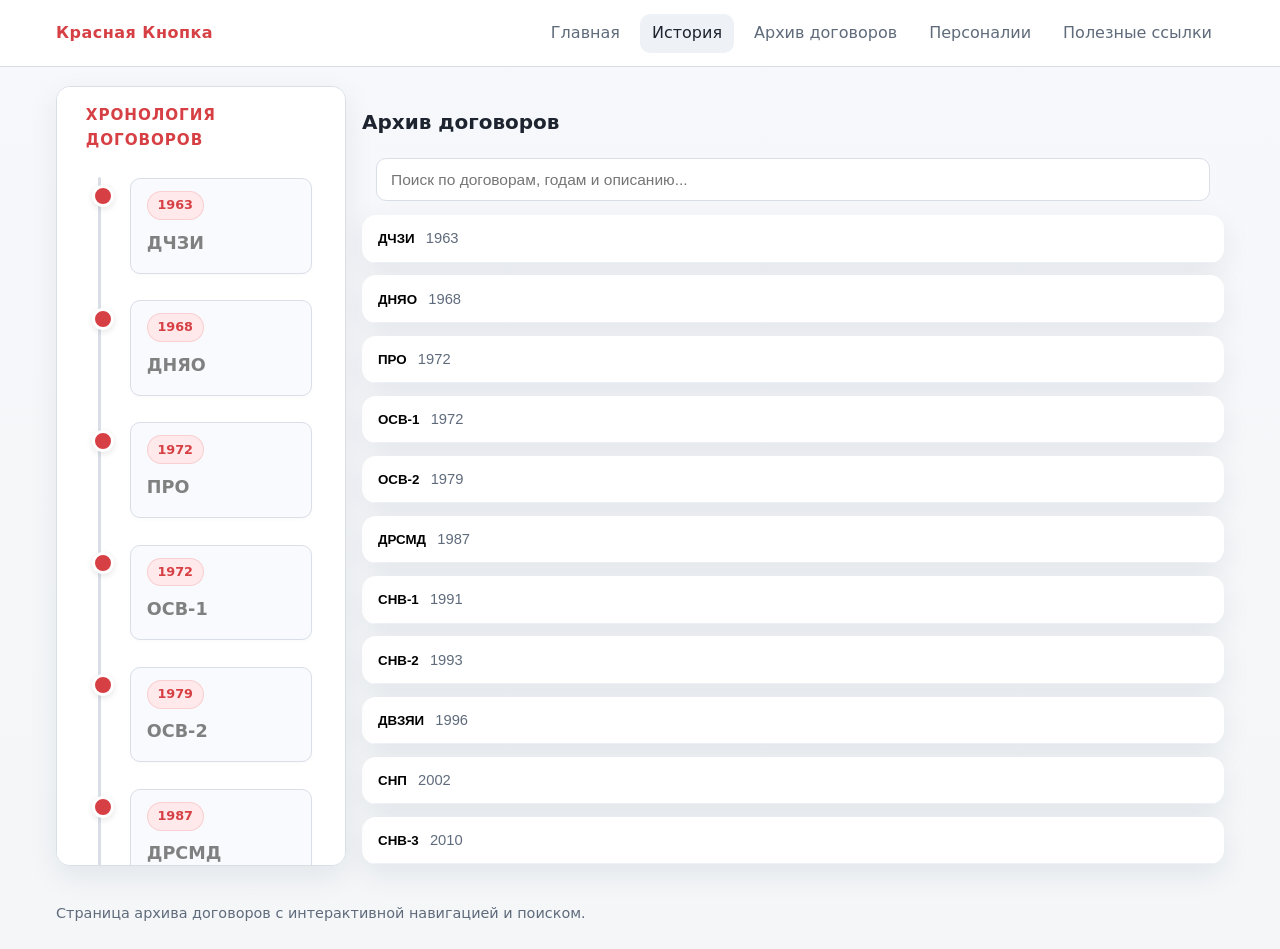
==== commit f52fd1a6: "Change brand name to 'Красная Кнопка'" ====
--- a/archive.html
+++ b/archive.html
@@ -155,7 +155,7 @@
 <body>
   <header class="site-header">
     <div class="header-inner">
-      <a class="brand" href="index.html">Nuclear Treaty Archive</a>
+      <a class="brand" href="index.html">Красная Кнопка</a>
       <nav class="top-nav" aria-label="Основная навигация">
         <a href="index.html">Главная</a>
         <a class="active" href="archive.html">История</a>
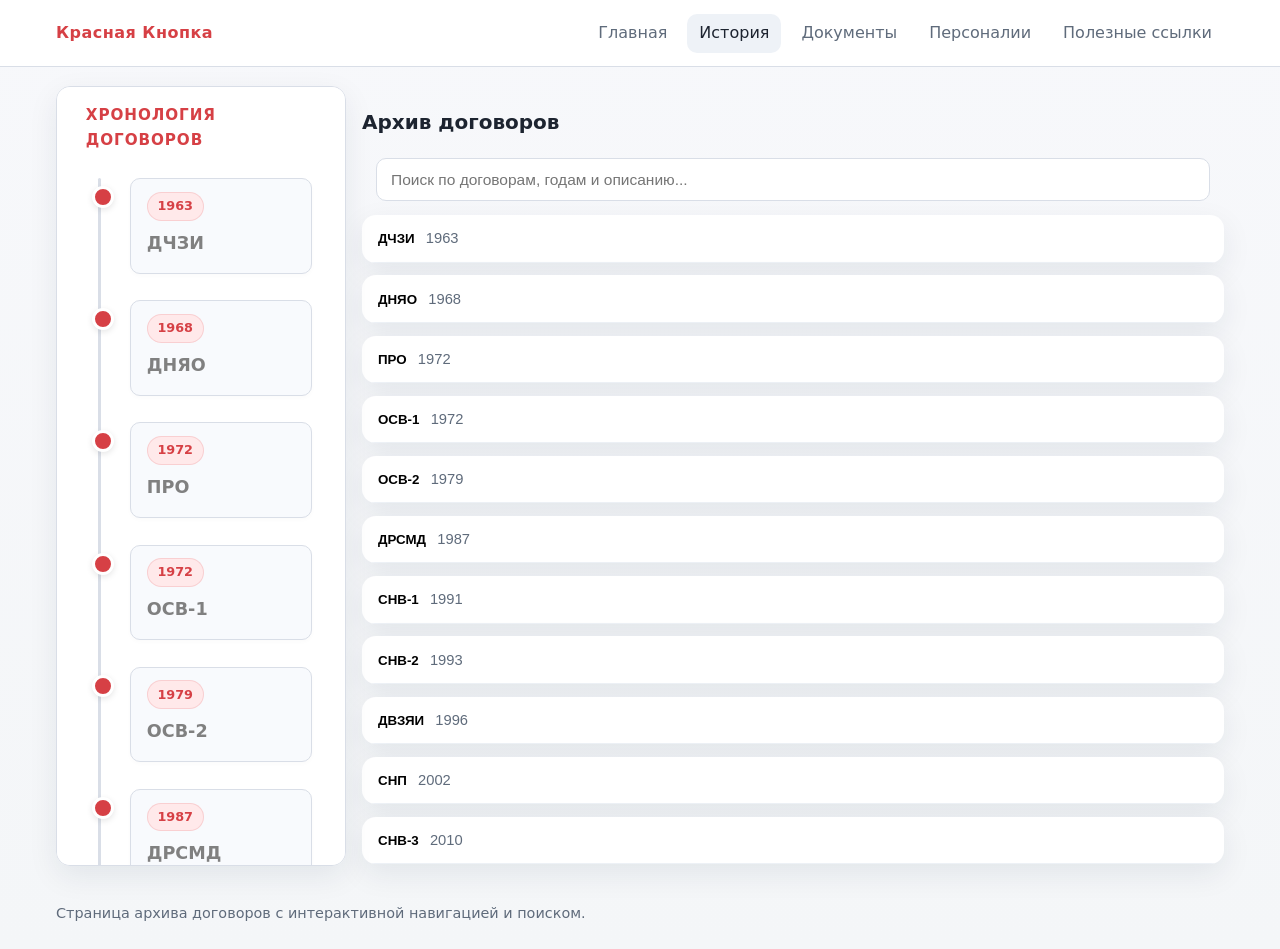
==== commit 31d85743: "Update archive.html" ====
--- a/archive.html
+++ b/archive.html
@@ -159,7 +159,7 @@
       <nav class="top-nav" aria-label="Основная навигация">
         <a href="index.html">Главная</a>
         <a class="active" href="archive.html">История</a>
-        <a href="documents.html">Архив договоров</a>
+        <a href="documents.html">Документы</a>
         <a href="people.html">Персоналии</a>
         <a href="links.html">Полезные ссылки</a>
       </nav>
--- a/assets/styles.css
+++ b/assets/styles.css
@@ -86,7 +86,6 @@
 }
 
 .hero {
-  display: grid;
   grid-template-columns: 1.2fr 1fr;
   gap: 1rem;
 }
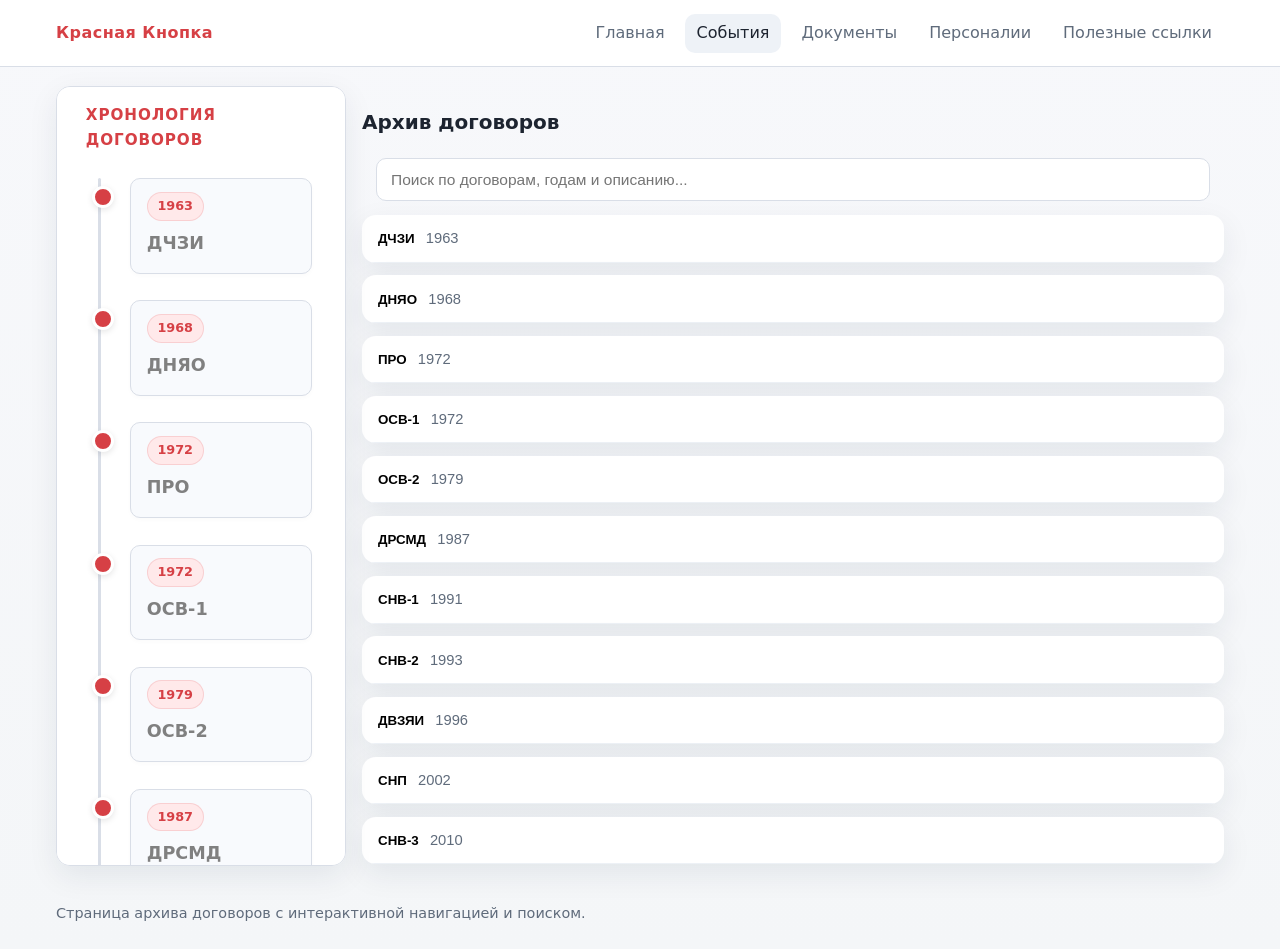
==== commit 8aab6af9: "Update archive.html" ====
--- a/archive.html
+++ b/archive.html
@@ -3,7 +3,7 @@
 <head>
   <meta charset="UTF-8" />
   <meta name="viewport" content="width=device-width, initial-scale=1.0" />
-  <title>Архив ядерных договоров — Лента</title>
+  <title>Архив ядерных договоров — События</title>
 
   <!-- Basic Icons -->
   <link href="https://cdn.boxicons.com/3.0.8/fonts/basic/boxicons.min.css" rel="stylesheet">
@@ -158,7 +158,7 @@
       <a class="brand" href="index.html">Красная Кнопка</a>
       <nav class="top-nav" aria-label="Основная навигация">
         <a href="index.html">Главная</a>
-        <a class="active" href="archive.html">История</a>
+        <a class="active" href="archive.html">События</a>
         <a href="documents.html">Документы</a>
         <a href="people.html">Персоналии</a>
         <a href="links.html">Полезные ссылки</a>
